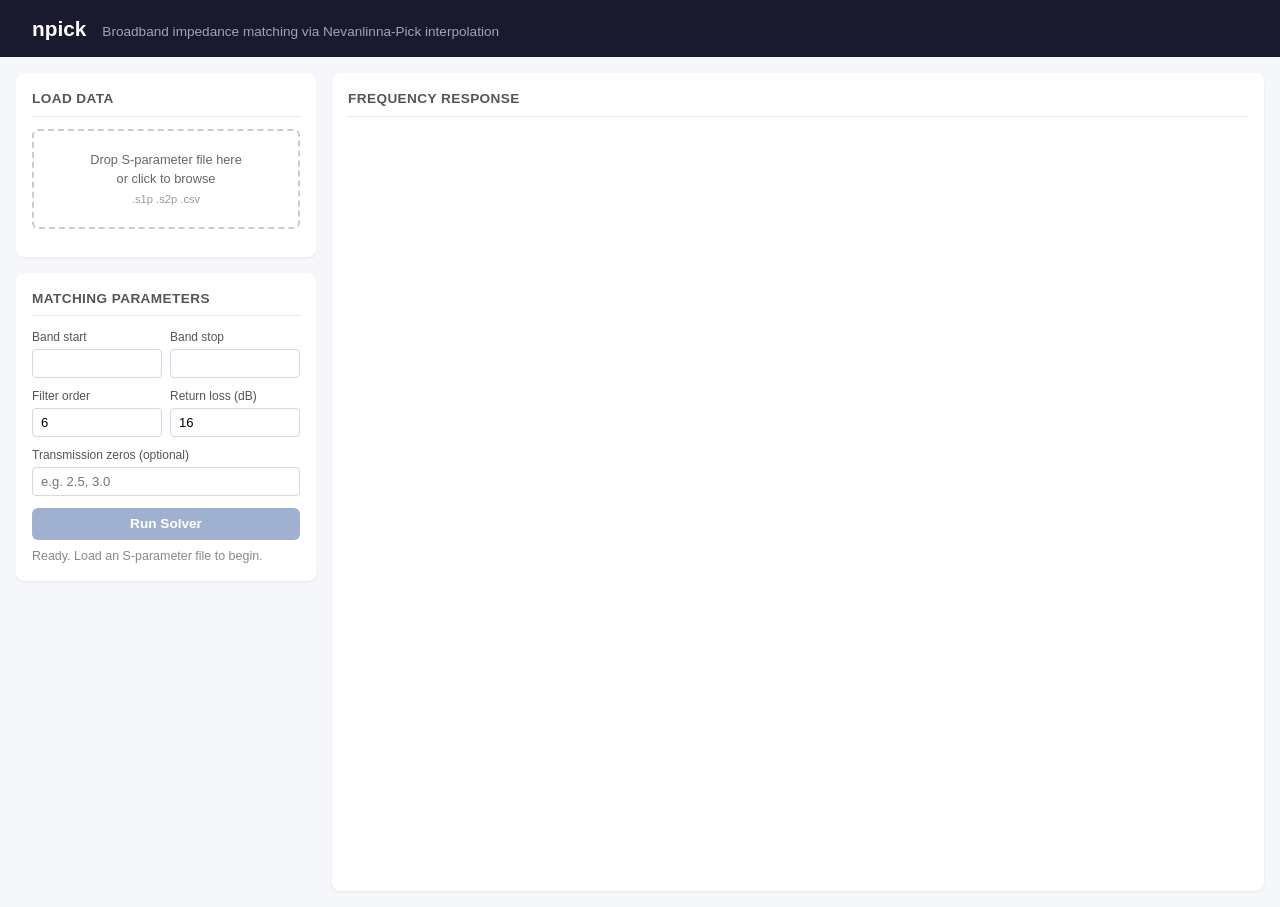
==== docs/index.html @ d9172d7b "Improve web UI and add docs/ for GitHub Pages deployment Bigger plot (fills viewport), coupling matr" ====
<!DOCTYPE html>
<html lang="en">
<head>
    <meta charset="UTF-8">
    <meta name="viewport" content="width=device-width, initial-scale=1.0">
    <title>npick - Impedance Matching Solver</title>
    <link rel="stylesheet" href="style.css">
    <script src="https://cdn.plot.ly/plotly-2.35.0.min.js" charset="utf-8"></script>
</head>
<body>

<header>
    <h1>npick</h1>
    <span>Broadband impedance matching via Nevanlinna-Pick interpolation</span>
</header>

<div class="container">
    <!-- Left panel: controls -->
    <div class="sidebar">
        <div class="panel">
            <h2>Load Data</h2>

            <div class="drop-zone" id="dropZone">
                <p>Drop S-parameter file here<br>or click to browse</p>
                <div class="formats">.s1p .s2p .csv</div>
                <input type="file" id="fileInput" accept=".s1p,.s2p,.csv,.txt">
            </div>

            <div class="file-info" id="fileInfo"></div>

            <div class="form-group" id="paramSelectGroup" style="display:none">
                <label>S-parameter</label>
                <select id="paramSelect">
                    <option value="S11">S11</option>
                    <option value="S22">S22</option>
                    <option value="S21">S21</option>
                    <option value="S12">S12</option>
                </select>
            </div>
        </div>

        <div class="panel">
            <h2>Matching Parameters</h2>

            <div class="form-row">
                <div class="form-group">
                    <label>Band start</label>
                    <input type="number" id="freqLeft" step="0.1" value="">
                </div>
                <div class="form-group">
                    <label>Band stop</label>
                    <input type="number" id="freqRight" step="0.1" value="">
                </div>
            </div>

            <div class="form-row">
                <div class="form-group">
                    <label>Filter order</label>
                    <input type="number" id="order" min="2" max="12" value="6">
                </div>
                <div class="form-group">
                    <label>Return loss (dB)</label>
                    <input type="number" id="returnLoss" min="1" max="40" step="0.5" value="16">
                </div>
            </div>

            <div class="form-group">
                <label>Transmission zeros (optional)</label>
                <input type="text" id="tzInput" placeholder="e.g. 2.5, 3.0">
            </div>

            <button class="btn btn-primary" id="runBtn" disabled>Run Solver</button>
            <div id="status">Loading WASM module...</div>
        </div>

        <div class="panel" id="resultsPanel" style="display:none">
            <h2>Results</h2>
            <div id="resultBadge"></div>
            <div id="resultDetails"></div>
        </div>
    </div>

    <!-- Right panel: plot + coupling matrix -->
    <div class="main-area">
        <div class="panel plot-panel">
            <h2>Frequency Response</h2>
            <div class="plot-area" id="plot"></div>
        </div>

        <div class="panel" id="cmPanel" style="display:none">
            <h2>Coupling Matrix</h2>
            <div class="cm-table" id="couplingMatrix"></div>
        </div>
    </div>
</div>

<script src="npick.js"></script>
<script type="module" src="app.js"></script>
</body>
</html>
---- docs/style.css ----
* { box-sizing: border-box; margin: 0; padding: 0; }

body {
    font-family: -apple-system, BlinkMacSystemFont, 'Segoe UI', Roboto, sans-serif;
    background: #f5f7fa;
    color: #1a1a2e;
    line-height: 1.5;
}

header {
    background: #1a1a2e;
    color: #fff;
    padding: 0.8rem 2rem;
    display: flex;
    align-items: baseline;
    gap: 1rem;
}
header h1 { font-size: 1.3rem; font-weight: 600; }
header span { font-size: 0.85rem; opacity: 0.6; }

.container {
    max-width: 1600px;
    margin: 0 auto;
    padding: 1rem;
    display: grid;
    grid-template-columns: 300px 1fr;
    gap: 1rem;
    height: calc(100vh - 50px);
}

.sidebar {
    display: flex;
    flex-direction: column;
    gap: 1rem;
    overflow-y: auto;
}

.main-area {
    display: flex;
    flex-direction: column;
    gap: 1rem;
    min-height: 0;
}

.panel {
    background: #fff;
    border-radius: 8px;
    padding: 1rem;
    box-shadow: 0 1px 3px rgba(0,0,0,0.08);
}

.panel h2 {
    font-size: 0.85rem;
    font-weight: 600;
    text-transform: uppercase;
    letter-spacing: 0.03em;
    color: #555;
    margin-bottom: 0.75rem;
    padding-bottom: 0.4rem;
    border-bottom: 1px solid #e8ecf1;
}

.plot-panel {
    flex: 1;
    display: flex;
    flex-direction: column;
    min-height: 0;
}

.plot-panel h2 { flex-shrink: 0; }

/* Drop zone */
.drop-zone {
    border: 2px dashed #c5cdd8;
    border-radius: 6px;
    padding: 1.2rem 0.8rem;
    text-align: center;
    cursor: pointer;
    transition: all 0.2s;
    margin-bottom: 0.75rem;
}
.drop-zone:hover, .drop-zone.dragover {
    border-color: #4361ee;
    background: #f0f4ff;
}
.drop-zone p { font-size: 0.8rem; color: #666; }
.drop-zone .formats { font-size: 0.7rem; color: #999; margin-top: 0.15rem; }
.drop-zone input[type="file"] { display: none; }

.file-info {
    font-size: 0.78rem;
    color: #4361ee;
    margin-bottom: 0.75rem;
    padding: 0.4rem 0.6rem;
    background: #f0f4ff;
    border-radius: 4px;
    display: none;
}
.file-info.visible { display: block; }

/* Form controls */
.form-group {
    margin-bottom: 0.6rem;
}
.form-group label {
    display: block;
    font-size: 0.75rem;
    font-weight: 500;
    margin-bottom: 0.2rem;
    color: #555;
}
.form-group input, .form-group select {
    width: 100%;
    padding: 0.35rem 0.5rem;
    border: 1px solid #d1d9e6;
    border-radius: 4px;
    font-size: 0.82rem;
}
.form-group input:focus, .form-group select:focus {
    outline: none;
    border-color: #4361ee;
    box-shadow: 0 0 0 2px rgba(67,97,238,0.15);
}

.form-row {
    display: grid;
    grid-template-columns: 1fr 1fr;
    gap: 0.5rem;
}


.btn {
    display: block;
    width: 100%;
    padding: 0.55rem;
    border: none;
    border-radius: 6px;
    font-size: 0.85rem;
    font-weight: 600;
    cursor: pointer;
    transition: all 0.15s;
    margin-top: 0.75rem;
}
.btn-primary {
    background: #4361ee;
    color: #fff;
}
.btn-primary:hover { background: #3a56d4; }
.btn-primary:disabled {
    background: #a0b0d0;
    cursor: not-allowed;
}

/* Results */
.result-badge {
    display: inline-block;
    padding: 0.25rem 0.7rem;
    border-radius: 4px;
    font-size: 0.85rem;
    font-weight: 600;
    margin-bottom: 0.3rem;
}
.result-badge.success { background: #d4edda; color: #155724; }

.result-badge.error { background: #f8d7da; color: #721c24; }

/* Coupling matrix */
.cm-table {
    font-family: 'Consolas', 'Monaco', 'Courier New', monospace;
    overflow-x: auto;
    overflow-y: auto;
    max-height: 300px;
}
.cm-table table {
    border-collapse: collapse;
    width: 100%;
}
.cm-table th {
    padding: 0.35rem 0.6rem;
    font-size: 0.7rem;
    font-weight: 600;
    color: #888;
    text-align: center;
    border-bottom: 2px solid #dde3ec;
    position: sticky;
    top: 0;
    background: #fff;
}
.cm-table td {
    padding: 0.3rem 0.5rem;
    font-size: 0.78rem;
    text-align: right;
    white-space: nowrap;
    border-bottom: 1px solid #f0f2f5;
}
.cm-table tr:hover td {
    background: #f8f9fb;
}
.cm-table td.row-header {
    font-weight: 600;
    color: #888;
    text-align: center;
    font-size: 0.7rem;
    border-right: 2px solid #dde3ec;
}
.cm-table td.zero {
    color: #ccc;
}
.cm-table td.diagonal {
    background: #f0f4ff;
    font-weight: 500;
}
.cm-table td.coupling {
    color: #1a1a2e;
}

/* Plot area */
.plot-area {
    flex: 1;
    min-height: 500px;
}

#status {
    font-size: 0.78rem;
    color: #888;
    margin-top: 0.4rem;
    min-height: 1.2em;
}
#status.running { color: #e67e22; }
#status.error { color: #e74c3c; }

/* Responsive */
@media (max-width: 900px) {
    .container {
        grid-template-columns: 1fr;
        height: auto;
    }
    .plot-area {
        min-height: 350px;
    }
}
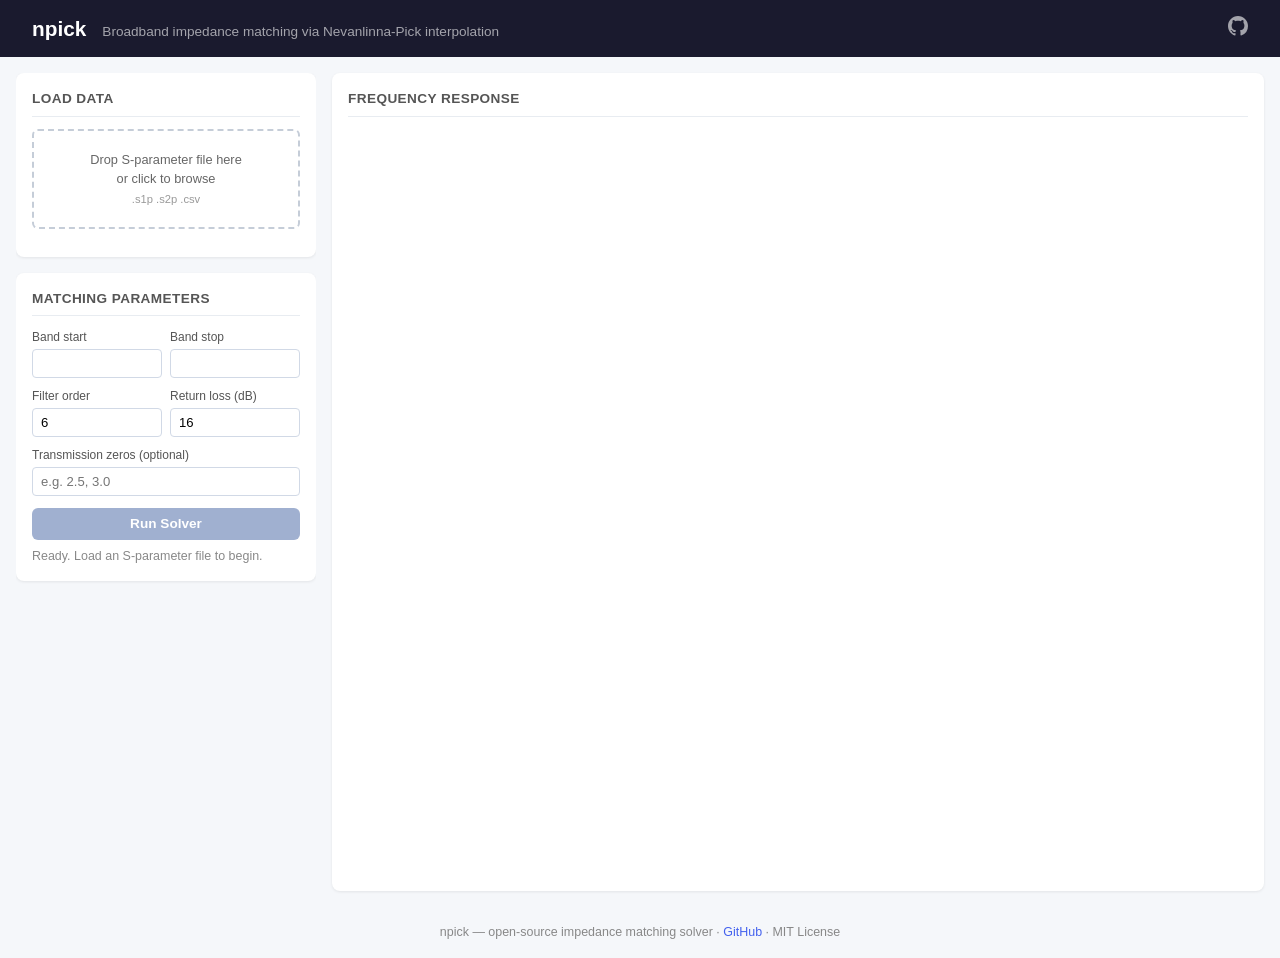
==== commit d298bc54: "Improve repository and site visibility for search engines and social sharing - README: add badges (l" ====
--- a/docs/index.html
+++ b/docs/index.html
@@ -3,7 +3,23 @@
 <head>
     <meta charset="UTF-8">
     <meta name="viewport" content="width=device-width, initial-scale=1.0">
-    <title>npick - Impedance Matching Solver</title>
+    <title>npick — Broadband Impedance Matching Solver (Nevanlinna-Pick)</title>
+    <meta name="description" content="Free browser-based broadband impedance matching network solver using Nevanlinna-Pick interpolation. Upload Touchstone S-parameter files and compute optimal coupling matrices instantly via WebAssembly.">
+    <meta name="keywords" content="impedance matching, Nevanlinna-Pick interpolation, RF filter design, coupling matrix, S-parameter, Touchstone, broadband matching, microwave engineering, WebAssembly solver">
+    <meta name="author" content="Jedrzej Michalczyk">
+
+    <!-- Open Graph (Facebook, LinkedIn, etc.) -->
+    <meta property="og:title" content="npick — Broadband Impedance Matching Solver">
+    <meta property="og:description" content="Free browser-based impedance matching network solver using Nevanlinna-Pick interpolation. Upload S-parameter files and get optimal coupling matrices instantly.">
+    <meta property="og:type" content="website">
+    <meta property="og:url" content="https://jedrzejmichalczyk.github.io/npick/">
+
+    <!-- Twitter Card -->
+    <meta name="twitter:card" content="summary">
+    <meta name="twitter:title" content="npick — Broadband Impedance Matching Solver">
+    <meta name="twitter:description" content="Free browser-based impedance matching solver using Nevanlinna-Pick interpolation. Upload Touchstone files and compute coupling matrices via WebAssembly.">
+
+    <link rel="canonical" href="https://jedrzejmichalczyk.github.io/npick/">
     <link rel="stylesheet" href="style.css">
     <script src="https://cdn.plot.ly/plotly-2.35.0.min.js" charset="utf-8"></script>
 </head>
@@ -12,6 +28,9 @@
 <header>
     <h1>npick</h1>
     <span>Broadband impedance matching via Nevanlinna-Pick interpolation</span>
+    <a href="https://github.com/jedrzejmichalczyk/npick" class="gh-link" title="View source on GitHub">
+        <svg height="20" width="20" viewBox="0 0 16 16" fill="currentColor"><path d="M8 0C3.58 0 0 3.58 0 8c0 3.54 2.29 6.53 5.47 7.59.4.07.55-.17.55-.38 0-.19-.01-.82-.01-1.49-2.01.37-2.53-.49-2.69-.94-.09-.23-.48-.94-.82-1.13-.28-.15-.68-.52-.01-.53.63-.01 1.08.58 1.23.82.72 1.21 1.87.87 2.33.66.07-.52.28-.87.51-1.07-1.78-.2-3.64-.89-3.64-3.95 0-.87.31-1.59.82-2.15-.08-.2-.36-1.02.08-2.12 0 0 .67-.21 2.2.82.64-.18 1.32-.27 2-.27.68 0 1.36.09 2 .27 1.53-1.04 2.2-.82 2.2-.82.44 1.1.16 1.92.08 2.12.51.56.82 1.27.82 2.15 0 3.07-1.87 3.75-3.65 3.95.29.25.54.73.54 1.48 0 1.07-.01 1.93-.01 2.2 0 .21.15.46.55.38A8.013 8.013 0 0016 8c0-4.42-3.58-8-8-8z"/></svg>
+    </a>
 </header>
 
 <div class="container">
@@ -94,6 +113,29 @@
     </div>
 </div>
 
+<footer>
+    <p>npick &mdash; open-source impedance matching solver &middot; <a href="https://github.com/jedrzejmichalczyk/npick">GitHub</a> &middot; MIT License</p>
+</footer>
+
+<script type="application/ld+json">
+{
+  "@context": "https://schema.org",
+  "@type": "SoftwareApplication",
+  "name": "npick",
+  "description": "Broadband impedance matching network solver using Nevanlinna-Pick interpolation. Upload Touchstone S-parameter files and compute optimal coupling matrices.",
+  "applicationCategory": "EngineeringApplication",
+  "operatingSystem": "Web Browser",
+  "url": "https://jedrzejmichalczyk.github.io/npick/",
+  "codeRepository": "https://github.com/jedrzejmichalczyk/npick",
+  "license": "https://opensource.org/licenses/MIT",
+  "programmingLanguage": ["C++", "WebAssembly", "JavaScript"],
+  "author": {
+    "@type": "Person",
+    "name": "Jedrzej Michalczyk"
+  }
+}
+</script>
+
 <script src="npick.js"></script>
 <script type="module" src="app.js"></script>
 </body>
--- a/docs/style.css
+++ b/docs/style.css
@@ -16,7 +16,23 @@
     gap: 1rem;
 }
 header h1 { font-size: 1.3rem; font-weight: 600; }
-header span { font-size: 0.85rem; opacity: 0.6; }
+header span { font-size: 0.85rem; opacity: 0.6; flex: 1; }
+header .gh-link {
+    color: rgba(255,255,255,0.6);
+    transition: color 0.15s;
+    display: flex;
+    align-items: center;
+}
+header .gh-link:hover { color: #fff; }
+
+footer {
+    text-align: center;
+    padding: 1rem;
+    font-size: 0.78rem;
+    color: #888;
+}
+footer a { color: #4361ee; text-decoration: none; }
+footer a:hover { text-decoration: underline; }
 
 .container {
     max-width: 1600px;
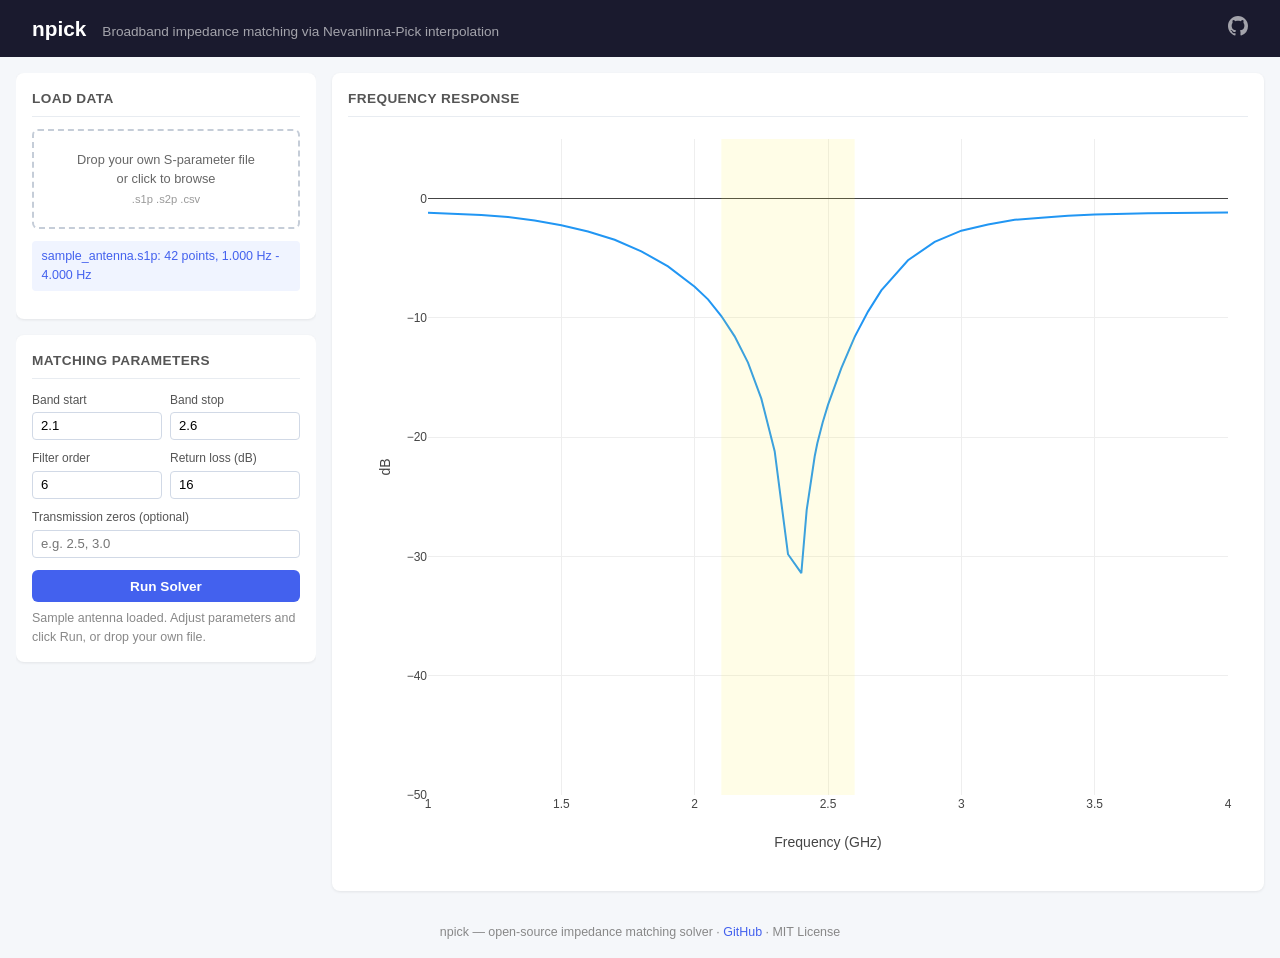
==== commit af3b56d7: "Load sample antenna S1P by default so users can interact immediately Fetches sample_antenna.s1p on s" ====
--- a/docs/index.html
+++ b/docs/index.html
@@ -40,7 +40,7 @@
             <h2>Load Data</h2>
 
             <div class="drop-zone" id="dropZone">
-                <p>Drop S-parameter file here<br>or click to browse</p>
+                <p>Drop your own S-parameter file<br>or click to browse</p>
                 <div class="formats">.s1p .s2p .csv</div>
                 <input type="file" id="fileInput" accept=".s1p,.s2p,.csv,.txt">
             </div>
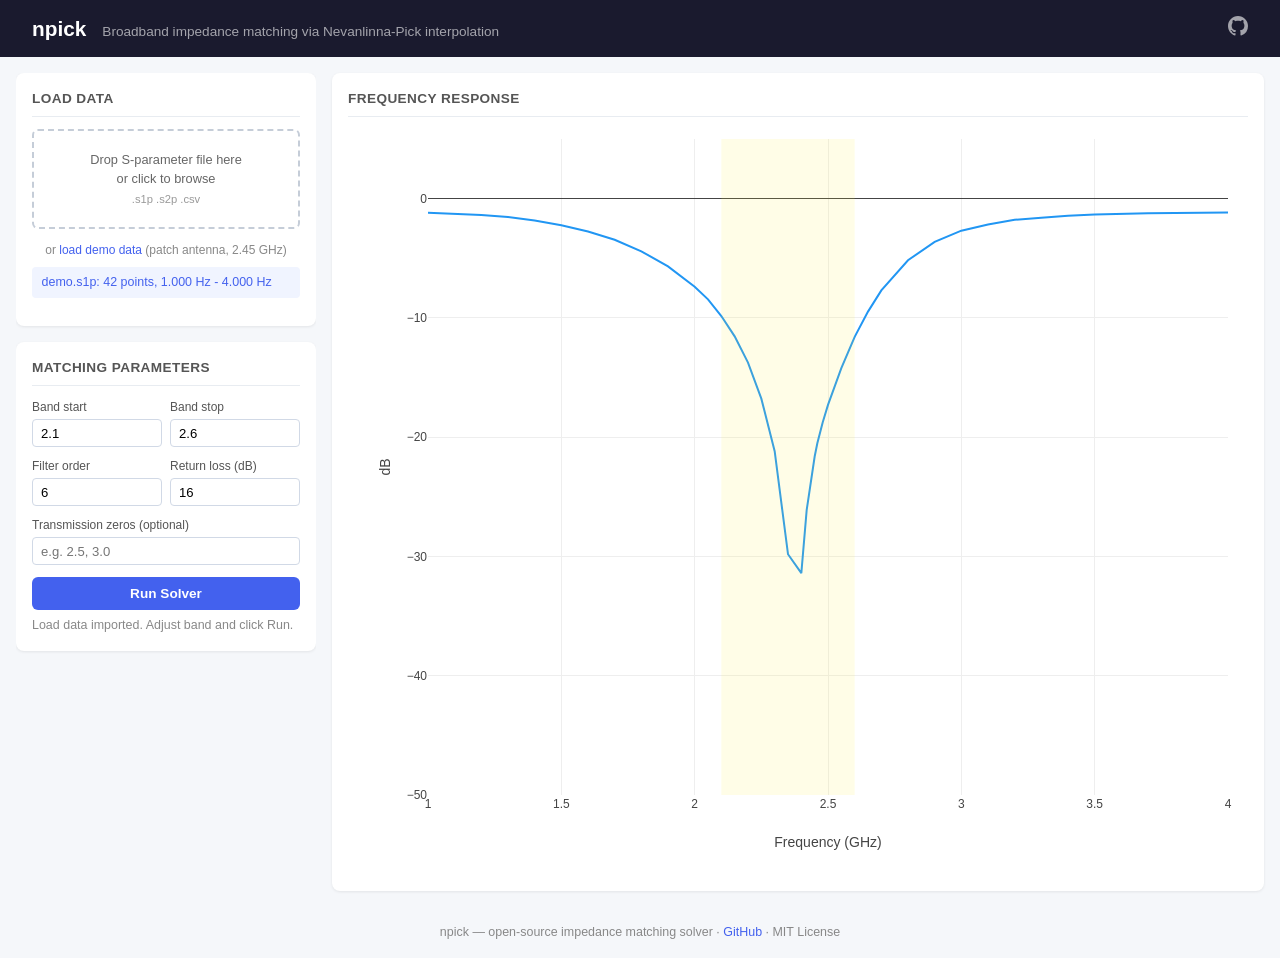
==== commit b09502e5: "Load demo S1P data on page open so users see a plot immediately Moves loadDefaultData() to end of fi" ====
--- a/docs/index.html
+++ b/docs/index.html
@@ -40,10 +40,11 @@
             <h2>Load Data</h2>
 
             <div class="drop-zone" id="dropZone">
-                <p>Drop your own S-parameter file<br>or click to browse</p>
+                <p>Drop S-parameter file here<br>or click to browse</p>
                 <div class="formats">.s1p .s2p .csv</div>
                 <input type="file" id="fileInput" accept=".s1p,.s2p,.csv,.txt">
             </div>
+            <div class="demo-link">or <a href="#" id="loadDemo">load demo data</a> (patch antenna, 2.45 GHz)</div>
 
             <div class="file-info" id="fileInfo"></div>
 
--- a/docs/style.css
+++ b/docs/style.css
@@ -102,6 +102,20 @@
 .drop-zone p { font-size: 0.8rem; color: #666; }
 .drop-zone .formats { font-size: 0.7rem; color: #999; margin-top: 0.15rem; }
 .drop-zone input[type="file"] { display: none; }
+
+.demo-link {
+    font-size: 0.75rem;
+    color: #888;
+    text-align: center;
+    margin-bottom: 0.5rem;
+}
+.demo-link a {
+    color: #4361ee;
+    text-decoration: none;
+}
+.demo-link a:hover {
+    text-decoration: underline;
+}
 
 .file-info {
     font-size: 0.78rem;
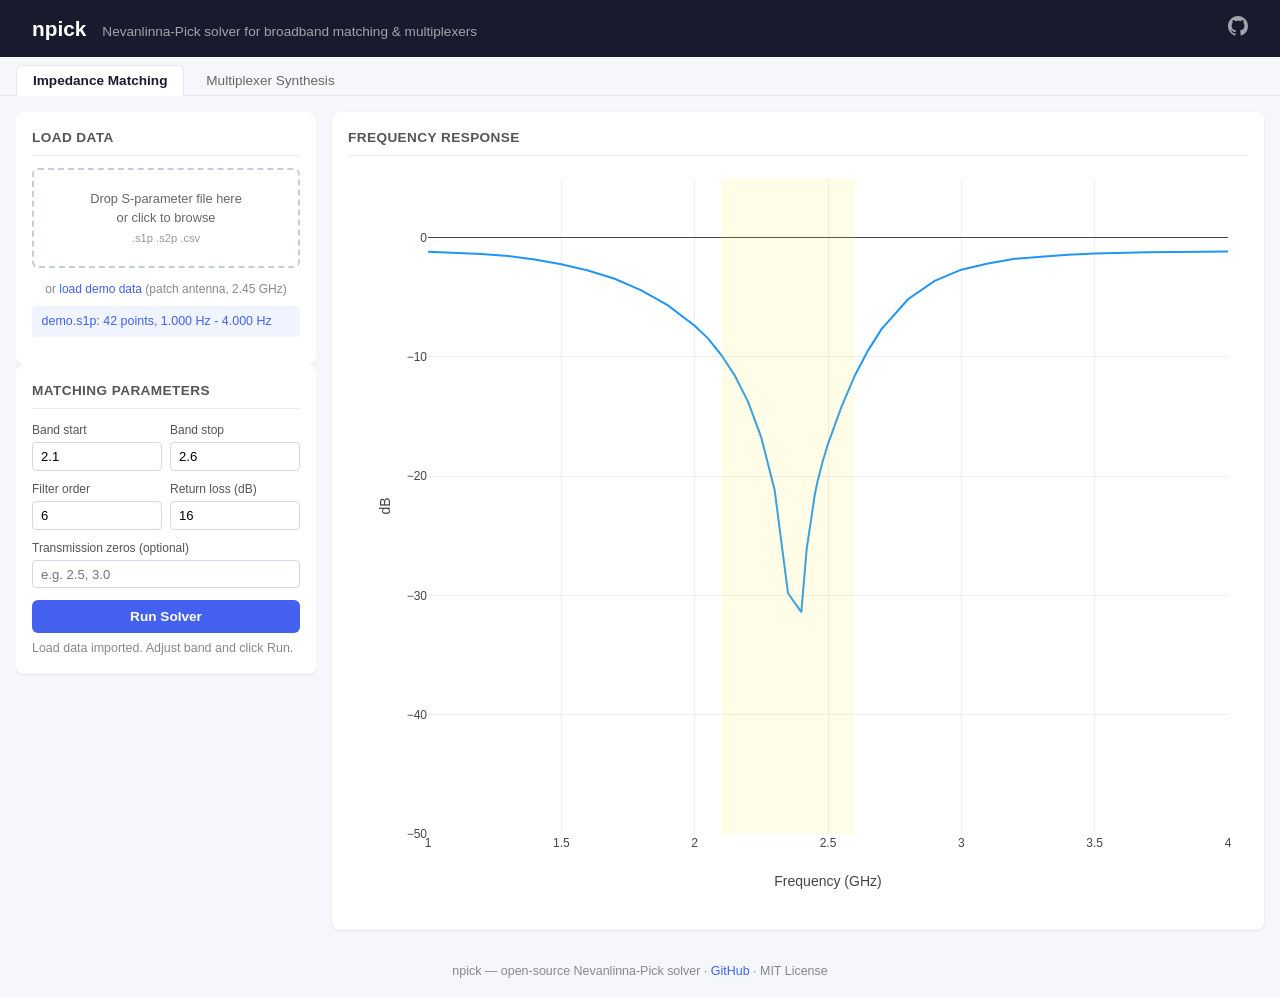
==== commit 3e4a75c7: "Web demo: add multiplexer synthesis UI + rebuilt WASM Adds a second mode to the browser demo for Mar" ====
--- a/docs/index.html
+++ b/docs/index.html
@@ -3,21 +3,19 @@
 <head>
     <meta charset="UTF-8">
     <meta name="viewport" content="width=device-width, initial-scale=1.0">
-    <title>npick — Broadband Impedance Matching Solver (Nevanlinna-Pick)</title>
-    <meta name="description" content="Free browser-based broadband impedance matching network solver using Nevanlinna-Pick interpolation. Upload Touchstone S-parameter files and compute optimal coupling matrices instantly via WebAssembly.">
-    <meta name="keywords" content="impedance matching, Nevanlinna-Pick interpolation, RF filter design, coupling matrix, S-parameter, Touchstone, broadband matching, microwave engineering, WebAssembly solver">
+    <title>npick — Impedance Matching & Multiplexer Synthesis (Nevanlinna-Pick)</title>
+    <meta name="description" content="Free browser-based broadband impedance matching and manifold-coupled multiplexer synthesis via Nevanlinna-Pick interpolation. Upload Touchstone files or use built-in demos.">
+    <meta name="keywords" content="impedance matching, Nevanlinna-Pick interpolation, multiplexer synthesis, manifold-coupled multiplexer, RF filter design, coupling matrix, S-parameter, Touchstone, broadband matching, microwave engineering, WebAssembly solver, Martinez 2019">
     <meta name="author" content="Jedrzej Michalczyk">
 
-    <!-- Open Graph (Facebook, LinkedIn, etc.) -->
-    <meta property="og:title" content="npick — Broadband Impedance Matching Solver">
-    <meta property="og:description" content="Free browser-based impedance matching network solver using Nevanlinna-Pick interpolation. Upload S-parameter files and get optimal coupling matrices instantly.">
+    <meta property="og:title" content="npick — Impedance Matching & Multiplexer Synthesis">
+    <meta property="og:description" content="Free browser-based Nevanlinna-Pick solver for impedance matching and manifold-coupled multiplexer synthesis. Upload S-parameter files or use built-in demos.">
     <meta property="og:type" content="website">
     <meta property="og:url" content="https://jedrzejmichalczyk.github.io/npick/">
 
-    <!-- Twitter Card -->
     <meta name="twitter:card" content="summary">
-    <meta name="twitter:title" content="npick — Broadband Impedance Matching Solver">
-    <meta name="twitter:description" content="Free browser-based impedance matching solver using Nevanlinna-Pick interpolation. Upload Touchstone files and compute coupling matrices via WebAssembly.">
+    <meta name="twitter:title" content="npick — Impedance Matching & Multiplexer Synthesis">
+    <meta name="twitter:description" content="Nevanlinna-Pick solver for impedance matching and multiplexer synthesis. Runs in the browser via WebAssembly.">
 
     <link rel="canonical" href="https://jedrzejmichalczyk.github.io/npick/">
     <link rel="stylesheet" href="style.css">
@@ -27,95 +25,159 @@
 
 <header>
     <h1>npick</h1>
-    <span>Broadband impedance matching via Nevanlinna-Pick interpolation</span>
+    <span>Nevanlinna-Pick solver for broadband matching &amp; multiplexers</span>
     <a href="https://github.com/jedrzejmichalczyk/npick" class="gh-link" title="View source on GitHub">
         <svg height="20" width="20" viewBox="0 0 16 16" fill="currentColor"><path d="M8 0C3.58 0 0 3.58 0 8c0 3.54 2.29 6.53 5.47 7.59.4.07.55-.17.55-.38 0-.19-.01-.82-.01-1.49-2.01.37-2.53-.49-2.69-.94-.09-.23-.48-.94-.82-1.13-.28-.15-.68-.52-.01-.53.63-.01 1.08.58 1.23.82.72 1.21 1.87.87 2.33.66.07-.52.28-.87.51-1.07-1.78-.2-3.64-.89-3.64-3.95 0-.87.31-1.59.82-2.15-.08-.2-.36-1.02.08-2.12 0 0 .67-.21 2.2.82.64-.18 1.32-.27 2-.27.68 0 1.36.09 2 .27 1.53-1.04 2.2-.82 2.2-.82.44 1.1.16 1.92.08 2.12.51.56.82 1.27.82 2.15 0 3.07-1.87 3.75-3.65 3.95.29.25.54.73.54 1.48 0 1.07-.01 1.93-.01 2.2 0 .21.15.46.55.38A8.013 8.013 0 0016 8c0-4.42-3.58-8-8-8z"/></svg>
     </a>
 </header>
 
+<div class="mode-bar">
+    <button class="mode-tab active" data-mode="impedance">Impedance Matching</button>
+    <button class="mode-tab" data-mode="multiplexer">Multiplexer Synthesis</button>
+</div>
+
 <div class="container">
     <!-- Left panel: controls -->
     <div class="sidebar">
-        <div class="panel">
-            <h2>Load Data</h2>
-
-            <div class="drop-zone" id="dropZone">
-                <p>Drop S-parameter file here<br>or click to browse</p>
-                <div class="formats">.s1p .s2p .csv</div>
-                <input type="file" id="fileInput" accept=".s1p,.s2p,.csv,.txt">
-            </div>
-            <div class="demo-link">or <a href="#" id="loadDemo">load demo data</a> (patch antenna, 2.45 GHz)</div>
-
-            <div class="file-info" id="fileInfo"></div>
-
-            <div class="form-group" id="paramSelectGroup" style="display:none">
-                <label>S-parameter</label>
-                <select id="paramSelect">
-                    <option value="S11">S11</option>
-                    <option value="S22">S22</option>
-                    <option value="S21">S21</option>
-                    <option value="S12">S12</option>
-                </select>
-            </div>
-        </div>
-
-        <div class="panel">
-            <h2>Matching Parameters</h2>
-
-            <div class="form-row">
+        <!-- Impedance matching mode -->
+        <div id="impedanceMode">
+            <div class="panel">
+                <h2>Load Data</h2>
+                <div class="drop-zone" id="dropZone">
+                    <p>Drop S-parameter file here<br>or click to browse</p>
+                    <div class="formats">.s1p .s2p .csv</div>
+                    <input type="file" id="fileInput" accept=".s1p,.s2p,.csv,.txt">
+                </div>
+                <div class="demo-link">or <a href="#" id="loadDemo">load demo data</a> (patch antenna, 2.45 GHz)</div>
+                <div class="file-info" id="fileInfo"></div>
+                <div class="form-group" id="paramSelectGroup" style="display:none">
+                    <label>S-parameter</label>
+                    <select id="paramSelect">
+                        <option value="S11">S11</option>
+                        <option value="S22">S22</option>
+                        <option value="S21">S21</option>
+                        <option value="S12">S12</option>
+                    </select>
+                </div>
+            </div>
+
+            <div class="panel">
+                <h2>Matching Parameters</h2>
+                <div class="form-row">
+                    <div class="form-group">
+                        <label>Band start</label>
+                        <input type="number" id="freqLeft" step="0.1" value="">
+                    </div>
+                    <div class="form-group">
+                        <label>Band stop</label>
+                        <input type="number" id="freqRight" step="0.1" value="">
+                    </div>
+                </div>
+                <div class="form-row">
+                    <div class="form-group">
+                        <label>Filter order</label>
+                        <input type="number" id="order" min="2" max="12" value="6">
+                    </div>
+                    <div class="form-group">
+                        <label>Return loss (dB)</label>
+                        <input type="number" id="returnLoss" min="1" max="40" step="0.5" value="16">
+                    </div>
+                </div>
                 <div class="form-group">
-                    <label>Band start</label>
-                    <input type="number" id="freqLeft" step="0.1" value="">
-                </div>
+                    <label>Transmission zeros (optional)</label>
+                    <input type="text" id="tzInput" placeholder="e.g. 2.5, 3.0">
+                </div>
+                <button class="btn btn-primary" id="runBtn" disabled>Run Solver</button>
+                <div id="status">Loading WASM module...</div>
+            </div>
+
+            <div class="panel" id="resultsPanel" style="display:none">
+                <h2>Results</h2>
+                <div id="resultBadge"></div>
+                <div id="resultDetails"></div>
+            </div>
+        </div>
+
+        <!-- Multiplexer synthesis mode -->
+        <div id="multiplexerMode" style="display:none">
+            <div class="panel">
+                <h2>Preset</h2>
+                <div class="preset-row">
+                    <button class="btn btn-preset" data-preset="duplexer">Duplexer<br><small>2×2% @ 1.9 GHz</small></button>
+                    <button class="btn btn-preset" data-preset="triplexer">Triplexer<br><small>3×10% @ 2.2 GHz</small></button>
+                </div>
+                <div class="demo-link" style="margin-top:0.6rem">Choose a starting point, then tune below.</div>
+            </div>
+
+            <div class="panel">
+                <h2>Channels</h2>
+                <div id="channelList"></div>
+                <div class="channel-controls">
+                    <button class="btn-icon" id="addChannelBtn" title="Add channel">+ Add channel</button>
+                </div>
+            </div>
+
+            <div class="panel">
+                <h2>Manifold</h2>
                 <div class="form-group">
-                    <label>Band stop</label>
-                    <input type="number" id="freqRight" step="0.1" value="">
-                </div>
-            </div>
-
-            <div class="form-row">
-                <div class="form-group">
-                    <label>Filter order</label>
-                    <input type="number" id="order" min="2" max="12" value="6">
-                </div>
-                <div class="form-group">
-                    <label>Return loss (dB)</label>
-                    <input type="number" id="returnLoss" min="1" max="40" step="0.5" value="16">
-                </div>
-            </div>
-
-            <div class="form-group">
-                <label>Transmission zeros (optional)</label>
-                <input type="text" id="tzInput" placeholder="e.g. 2.5, 3.0">
-            </div>
-
-            <button class="btn btn-primary" id="runBtn" disabled>Run Solver</button>
-            <div id="status">Loading WASM module...</div>
-        </div>
-
-        <div class="panel" id="resultsPanel" style="display:none">
-            <h2>Results</h2>
-            <div id="resultBadge"></div>
-            <div id="resultDetails"></div>
+                    <label>T-junction model</label>
+                    <select id="junctionModel">
+                        <option value="equal">Equal split (α = 0.5 per junction)</option>
+                        <option value="equal_power">Equal power per channel (α = 1/(N−j))</option>
+                        <option value="custom">Custom α per junction</option>
+                        <option value="s3p">Upload S-parameter file(s) (.s3p)</option>
+                    </select>
+                </div>
+                <div id="junctionAlphaGroup" style="display:none"></div>
+                <div id="junctionFileGroup" style="display:none">
+                    <div class="drop-zone compact" id="junctionDropZone">
+                        <p>Drop .s3p file(s) for T-junctions<br>(one per junction, at center frequency)</p>
+                        <input type="file" id="junctionFileInput" accept=".s3p,.txt" multiple>
+                    </div>
+                    <div class="file-info" id="junctionFileInfo"></div>
+                </div>
+            </div>
+
+            <div class="panel">
+                <h2>Synthesis</h2>
+                <div class="form-row">
+                    <div class="form-group">
+                        <label>Center frequency</label>
+                        <input type="number" id="muxCenterFreq" step="0.1" value="1.96">
+                    </div>
+                    <div class="form-group">
+                        <label>Equiripple iters</label>
+                        <input type="number" id="muxEquiIters" min="0" max="50" value="10">
+                    </div>
+                </div>
+                <button class="btn btn-primary" id="muxRunBtn">Synthesize</button>
+                <div id="muxStatus">Loading WASM module...</div>
+            </div>
+
+            <div class="panel" id="muxResultsPanel" style="display:none">
+                <h2>Results</h2>
+                <div id="muxResultSummary"></div>
+            </div>
         </div>
     </div>
 
     <!-- Right panel: plot + coupling matrix -->
     <div class="main-area">
         <div class="panel plot-panel">
-            <h2>Frequency Response</h2>
+            <h2 id="plotTitle">Frequency Response</h2>
             <div class="plot-area" id="plot"></div>
         </div>
 
         <div class="panel" id="cmPanel" style="display:none">
-            <h2>Coupling Matrix</h2>
+            <h2 id="cmTitle">Coupling Matrix</h2>
+            <div id="cmChannelTabs" class="cm-tab-row" style="display:none"></div>
             <div class="cm-table" id="couplingMatrix"></div>
         </div>
     </div>
 </div>
 
 <footer>
-    <p>npick &mdash; open-source impedance matching solver &middot; <a href="https://github.com/jedrzejmichalczyk/npick">GitHub</a> &middot; MIT License</p>
+    <p>npick &mdash; open-source Nevanlinna-Pick solver &middot; <a href="https://github.com/jedrzejmichalczyk/npick">GitHub</a> &middot; MIT License</p>
 </footer>
 
 <script type="application/ld+json">
@@ -123,7 +185,7 @@
   "@context": "https://schema.org",
   "@type": "SoftwareApplication",
   "name": "npick",
-  "description": "Broadband impedance matching network solver using Nevanlinna-Pick interpolation. Upload Touchstone S-parameter files and compute optimal coupling matrices.",
+  "description": "Nevanlinna-Pick solver for broadband impedance matching and manifold-coupled multiplexer synthesis. Browser-based, powered by WebAssembly.",
   "applicationCategory": "EngineeringApplication",
   "operatingSystem": "Web Browser",
   "url": "https://jedrzejmichalczyk.github.io/npick/",
--- a/docs/style.css
+++ b/docs/style.css
@@ -258,6 +258,216 @@
 }
 #status.running { color: #e67e22; }
 #status.error { color: #e74c3c; }
+
+/* Mode bar (tab switcher below header) */
+.mode-bar {
+    max-width: 1600px;
+    margin: 0 auto;
+    padding: 0.5rem 1rem 0;
+    display: flex;
+    gap: 0.3rem;
+    border-bottom: 1px solid #e3e7ee;
+}
+.mode-tab {
+    background: transparent;
+    border: 1px solid transparent;
+    border-bottom: none;
+    padding: 0.45rem 1rem;
+    font-size: 0.85rem;
+    font-weight: 500;
+    color: #666;
+    cursor: pointer;
+    border-radius: 6px 6px 0 0;
+    transition: background 0.15s, color 0.15s;
+}
+.mode-tab:hover { color: #1a1a2e; background: rgba(67,97,238,0.05); }
+.mode-tab.active {
+    background: #fff;
+    color: #1a1a2e;
+    border-color: #e3e7ee;
+    border-bottom-color: #fff;
+    margin-bottom: -1px;
+    font-weight: 600;
+}
+
+/* Multiplexer preset row */
+.preset-row {
+    display: grid;
+    grid-template-columns: 1fr 1fr;
+    gap: 0.5rem;
+}
+.btn-preset {
+    padding: 0.55rem 0.4rem;
+    background: #f3f5fa;
+    color: #1a1a2e;
+    border: 1px solid #dde3ec;
+    border-radius: 6px;
+    font-size: 0.82rem;
+    font-weight: 600;
+    cursor: pointer;
+    line-height: 1.15;
+    transition: background 0.15s, border-color 0.15s;
+}
+.btn-preset small {
+    display: block;
+    font-size: 0.68rem;
+    font-weight: 400;
+    color: #888;
+    margin-top: 0.15rem;
+}
+.btn-preset:hover { background: #e9eef8; border-color: #c7d0e4; }
+
+/* Channel list */
+.channel-row {
+    display: grid;
+    grid-template-columns: 20px 1fr 1fr 1fr 1fr 20px;
+    gap: 0.35rem;
+    align-items: end;
+    padding: 0.45rem 0;
+    border-bottom: 1px dashed #eef1f6;
+}
+.channel-row:last-child { border-bottom: none; }
+.channel-row .ch-label {
+    font-size: 0.75rem;
+    font-weight: 600;
+    color: #888;
+    text-align: center;
+    padding-bottom: 0.4rem;
+}
+.channel-row .form-group { margin-bottom: 0; }
+.channel-row .form-group input {
+    font-size: 0.78rem;
+    padding: 0.28rem 0.4rem;
+}
+.channel-row .form-group label {
+    font-size: 0.65rem;
+    text-transform: uppercase;
+    letter-spacing: 0.02em;
+}
+.channel-row .ch-remove {
+    border: none;
+    background: transparent;
+    color: #c0c6d1;
+    cursor: pointer;
+    font-size: 1.1rem;
+    padding: 0 0.1rem;
+    align-self: center;
+    margin-bottom: 0.4rem;
+}
+.channel-row .ch-remove:hover { color: #e74c3c; }
+.channel-row.header {
+    padding: 0.3rem 0 0.2rem;
+    border-bottom: 1px solid #dde3ec;
+}
+.channel-row.header > div {
+    font-size: 0.65rem;
+    color: #999;
+    text-transform: uppercase;
+    letter-spacing: 0.03em;
+    padding-bottom: 0;
+    font-weight: 600;
+    text-align: center;
+}
+.channel-controls { margin-top: 0.5rem; }
+.btn-icon {
+    background: transparent;
+    color: #4361ee;
+    border: 1px dashed #b5c1df;
+    padding: 0.4rem;
+    width: 100%;
+    font-size: 0.78rem;
+    font-weight: 500;
+    border-radius: 4px;
+    cursor: pointer;
+    transition: background 0.15s;
+}
+.btn-icon:hover { background: #f0f4ff; }
+
+/* T-junction alpha inputs */
+#junctionAlphaGroup {
+    display: grid;
+    gap: 0.35rem;
+    margin-top: 0.4rem;
+}
+.alpha-row {
+    display: grid;
+    grid-template-columns: 60px 1fr;
+    gap: 0.4rem;
+    align-items: center;
+}
+.alpha-row label {
+    font-size: 0.75rem;
+    color: #666;
+    font-weight: 500;
+}
+.alpha-row input {
+    padding: 0.28rem 0.4rem;
+    font-size: 0.78rem;
+    border: 1px solid #d1d9e6;
+    border-radius: 4px;
+}
+
+/* Compact drop zone for junction files */
+.drop-zone.compact {
+    padding: 0.7rem 0.5rem;
+}
+.drop-zone.compact p { font-size: 0.72rem; }
+
+#muxStatus {
+    font-size: 0.78rem;
+    color: #888;
+    margin-top: 0.4rem;
+    min-height: 1.2em;
+}
+#muxStatus.running { color: #e67e22; }
+#muxStatus.error { color: #e74c3c; }
+
+/* Coupling-matrix tab row (per-channel in multiplexer mode) */
+.cm-tab-row {
+    display: flex;
+    gap: 0.35rem;
+    margin-bottom: 0.6rem;
+    flex-wrap: wrap;
+}
+.cm-tab {
+    background: #f3f5fa;
+    color: #666;
+    border: 1px solid #dde3ec;
+    padding: 0.3rem 0.7rem;
+    font-size: 0.78rem;
+    font-weight: 500;
+    border-radius: 4px;
+    cursor: pointer;
+}
+.cm-tab.active {
+    background: #4361ee;
+    color: #fff;
+    border-color: #4361ee;
+}
+
+/* Channel summary badges in multiplexer results */
+.channel-summary {
+    display: flex;
+    flex-wrap: wrap;
+    gap: 0.4rem;
+    margin-top: 0.3rem;
+}
+.channel-summary .ch-badge {
+    font-size: 0.75rem;
+    padding: 0.22rem 0.6rem;
+    border-radius: 4px;
+    background: #f0f4ff;
+    color: #1a1a2e;
+    font-weight: 500;
+}
+.channel-summary .ch-badge .ch-color {
+    display: inline-block;
+    width: 9px;
+    height: 9px;
+    border-radius: 50%;
+    margin-right: 0.4rem;
+    vertical-align: middle;
+}
 
 /* Responsive */
 @media (max-width: 900px) {
@@ -268,4 +478,11 @@
     .plot-area {
         min-height: 350px;
     }
-}
+    .channel-row {
+        grid-template-columns: 20px 1fr 1fr 20px;
+    }
+    .channel-row .ch-order,
+    .channel-row .ch-rl {
+        grid-column: span 1;
+    }
+}
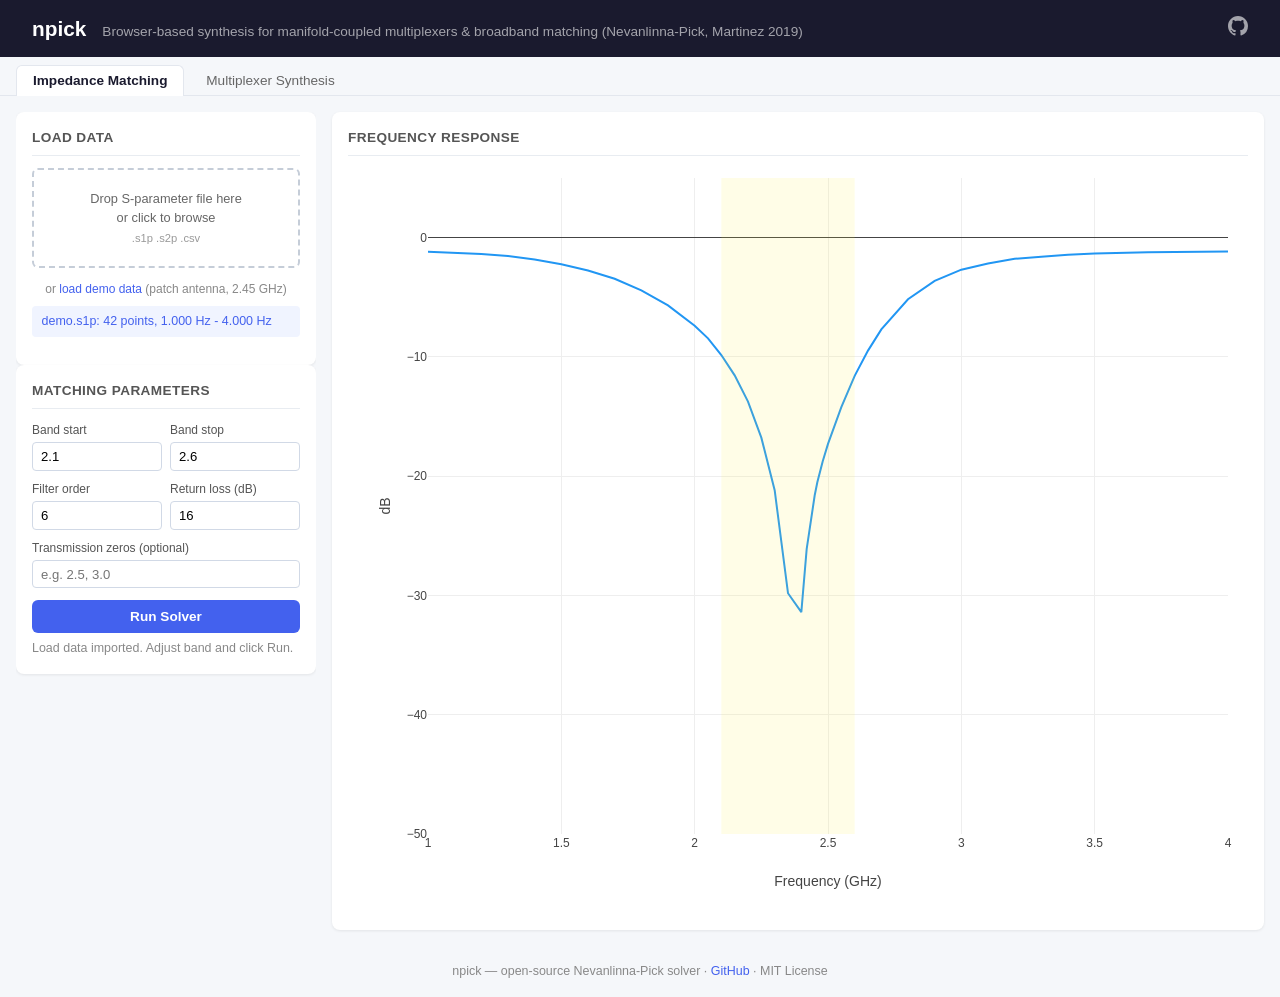
==== commit 7079f556: "README + site: lead with multiplexer synthesis, refresh SEO meta Repositions npick as a browser-base" ====
--- a/docs/index.html
+++ b/docs/index.html
@@ -3,19 +3,21 @@
 <head>
     <meta charset="UTF-8">
     <meta name="viewport" content="width=device-width, initial-scale=1.0">
-    <title>npick — Impedance Matching & Multiplexer Synthesis (Nevanlinna-Pick)</title>
-    <meta name="description" content="Free browser-based broadband impedance matching and manifold-coupled multiplexer synthesis via Nevanlinna-Pick interpolation. Upload Touchstone files or use built-in demos.">
-    <meta name="keywords" content="impedance matching, Nevanlinna-Pick interpolation, multiplexer synthesis, manifold-coupled multiplexer, RF filter design, coupling matrix, S-parameter, Touchstone, broadband matching, microwave engineering, WebAssembly solver, Martinez 2019">
+    <title>npick — Free Browser-Based Multiplexer Synthesis & Impedance Matching Solver</title>
+    <meta name="description" content="npick is the only free, browser-based synthesis tool for manifold-coupled RF multiplexers (duplexers, triplexers) and broadband impedance matching networks. Implements the Martinez 2019 Nevanlinna-Pick continuation method entirely in WebAssembly — no install, no license, instant coupling-matrix output. Upload Touchstone files or use built-in demos.">
+    <meta name="keywords" content="multiplexer synthesis, manifold-coupled multiplexer, duplexer synthesis, triplexer synthesis, RF multiplexer design, impedance matching, broadband matching, Nevanlinna-Pick interpolation, coupling matrix synthesis, Martinez 2019, microwave filter design, diplexer, S-parameter solver, Touchstone, equiripple matching, WebAssembly RF solver, free EDA tool, browser filter synthesis">
     <meta name="author" content="Jedrzej Michalczyk">
-
-    <meta property="og:title" content="npick — Impedance Matching & Multiplexer Synthesis">
-    <meta property="og:description" content="Free browser-based Nevanlinna-Pick solver for impedance matching and manifold-coupled multiplexer synthesis. Upload S-parameter files or use built-in demos.">
+    <meta name="robots" content="index, follow">
+
+    <meta property="og:title" content="npick — Free browser-based multiplexer synthesis & impedance matching">
+    <meta property="og:description" content="The only free, browser-based synthesis tool for manifold-coupled multiplexers and broadband impedance matching. Implements Martinez 2019 Nevanlinna-Pick continuation in WebAssembly. Instant coupling matrices, no install.">
     <meta property="og:type" content="website">
     <meta property="og:url" content="https://jedrzejmichalczyk.github.io/npick/">
-
-    <meta name="twitter:card" content="summary">
-    <meta name="twitter:title" content="npick — Impedance Matching & Multiplexer Synthesis">
-    <meta name="twitter:description" content="Nevanlinna-Pick solver for impedance matching and multiplexer synthesis. Runs in the browser via WebAssembly.">
+    <meta property="og:site_name" content="npick">
+
+    <meta name="twitter:card" content="summary_large_image">
+    <meta name="twitter:title" content="npick — Free browser-based multiplexer synthesis">
+    <meta name="twitter:description" content="Martinez 2019 Nevanlinna-Pick continuation for manifold-coupled multiplexers and broadband impedance matching. Runs entirely in the browser.">
 
     <link rel="canonical" href="https://jedrzejmichalczyk.github.io/npick/">
     <link rel="stylesheet" href="style.css">
@@ -25,7 +27,7 @@
 
 <header>
     <h1>npick</h1>
-    <span>Nevanlinna-Pick solver for broadband matching &amp; multiplexers</span>
+    <span>Browser-based synthesis for manifold-coupled multiplexers &amp; broadband matching (Nevanlinna-Pick, Martinez 2019)</span>
     <a href="https://github.com/jedrzejmichalczyk/npick" class="gh-link" title="View source on GitHub">
         <svg height="20" width="20" viewBox="0 0 16 16" fill="currentColor"><path d="M8 0C3.58 0 0 3.58 0 8c0 3.54 2.29 6.53 5.47 7.59.4.07.55-.17.55-.38 0-.19-.01-.82-.01-1.49-2.01.37-2.53-.49-2.69-.94-.09-.23-.48-.94-.82-1.13-.28-.15-.68-.52-.01-.53.63-.01 1.08.58 1.23.82.72 1.21 1.87.87 2.33.66.07-.52.28-.87.51-1.07-1.78-.2-3.64-.89-3.64-3.95 0-.87.31-1.59.82-2.15-.08-.2-.36-1.02.08-2.12 0 0 .67-.21 2.2.82.64-.18 1.32-.27 2-.27.68 0 1.36.09 2 .27 1.53-1.04 2.2-.82 2.2-.82.44 1.1.16 1.92.08 2.12.51.56.82 1.27.82 2.15 0 3.07-1.87 3.75-3.65 3.95.29.25.54.73.54 1.48 0 1.07-.01 1.93-.01 2.2 0 .21.15.46.55.38A8.013 8.013 0 0016 8c0-4.42-3.58-8-8-8z"/></svg>
     </a>
@@ -185,16 +187,31 @@
   "@context": "https://schema.org",
   "@type": "SoftwareApplication",
   "name": "npick",
-  "description": "Nevanlinna-Pick solver for broadband impedance matching and manifold-coupled multiplexer synthesis. Browser-based, powered by WebAssembly.",
-  "applicationCategory": "EngineeringApplication",
+  "alternateName": "Nevanlinna-Pick Multiplexer Synthesis Tool",
+  "description": "Free browser-based synthesis tool for manifold-coupled RF multiplexers (duplexers, triplexers) and broadband impedance matching networks. Implements the Martinez 2019 Nevanlinna-Pick continuation algorithm in WebAssembly. Accepts Touchstone S-parameter files for impedance matching and per-channel specs for multiplexer synthesis; produces coupling matrices directly. No installation, no license, entirely client-side.",
+  "applicationCategory": ["EngineeringApplication", "DeveloperApplication"],
+  "applicationSubCategory": "RF and Microwave Engineering",
   "operatingSystem": "Web Browser",
   "url": "https://jedrzejmichalczyk.github.io/npick/",
   "codeRepository": "https://github.com/jedrzejmichalczyk/npick",
   "license": "https://opensource.org/licenses/MIT",
   "programmingLanguage": ["C++", "WebAssembly", "JavaScript"],
+  "featureList": [
+    "Manifold-coupled multiplexer synthesis (Martinez 2019)",
+    "Broadband impedance matching (Nevanlinna-Pick interpolation)",
+    "Duplexer and triplexer presets with arbitrary filter order",
+    "Custom T-junction S-parameters (.s3p upload)",
+    "Real-time coupling-matrix and frequency-response output",
+    "Runs 100% client-side in the browser"
+  ],
   "author": {
     "@type": "Person",
     "name": "Jedrzej Michalczyk"
+  },
+  "offers": {
+    "@type": "Offer",
+    "price": "0",
+    "priceCurrency": "USD"
   }
 }
 </script>
